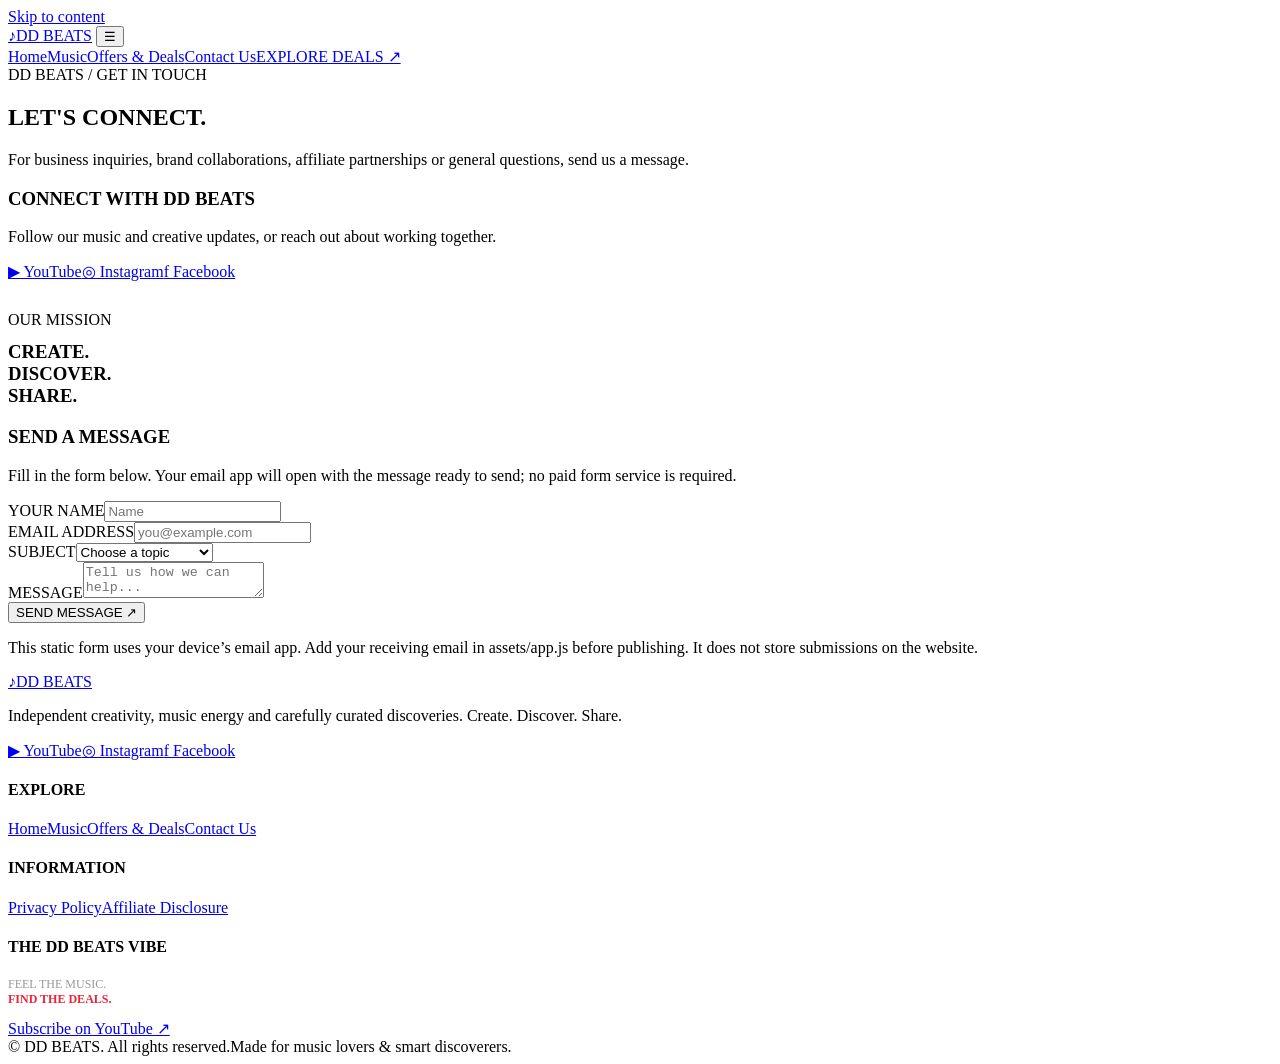
==== contact.html @ 1988c942 "Add files via upload" ====
<!doctype html><html lang="en"><head><meta charset="utf-8"><meta name="viewport" content="width=device-width,initial-scale=1">
    <meta name="theme-color" content="#080809"><meta name="description" content="DD BEATS — Feel the Music. Find the Deals. Discover music, entertainment, gadgets and curated offers.">
    <title>Contact Us | DD BEATS</title><link rel="icon" href="assets/favicon.svg" type="image/svg+xml"><link rel="stylesheet" href="assets/style.css"></head><body><a class="skip-link" href="#main-content">Skip to content</a><div class="topline"></div><header class="site-header"><div class="container nav-wrap">
    <a class="brand" href="index.html" aria-label="DD BEATS home"><span class="brand-mark">♪</span>DD <span>BEATS</span></a>
    <button type="button" class="menu-btn" aria-label="Open navigation" aria-expanded="false" aria-controls="main-navigation">☰</button>
    <nav id="main-navigation" class="nav" aria-label="Main navigation"><a href="index.html" class="">Home</a><a href="music.html" class="">Music</a><a href="deals.html" class="">Offers & Deals</a><a href="contact.html" class="active">Contact Us</a><a class="nav-cta" href="deals.html">EXPLORE DEALS ↗</a></nav>
    </div></header>
<main id="main-content"><section class="page-hero"><div class="container"><div class="crumb">DD BEATS / GET IN TOUCH</div><h1 class="page-title">LET'S <span>CONNECT.</span></h1><p>For business inquiries, brand collaborations, affiliate partnerships or general questions, send us a message.</p></div></section>
<section class="section"><div class="container contact-grid"><aside class="contact-panel"><h3>CONNECT WITH DD BEATS</h3><p>Follow our music and creative updates, or reach out about working together.</p><div class="social-list"><a class="social-btn" data-social="youtube" href="https://www.youtube.com/@DhamDhammaBeats" target="_blank" rel="noopener">▶ YouTube</a><a class="social-btn" data-social="instagram" href="https://www.instagram.com/boomba_ba_da/" target="_blank" rel="noopener">◎ Instagram</a><a class="social-btn" data-social="facebook" href="https://www.facebook.com/61594689844189/" target="_blank" rel="noopener">f Facebook</a></div><div style="margin-top:30px"><span class="eyebrow">OUR MISSION</span><h3 style="margin-top:12px">CREATE.<br><span style="color:var(--red)">DISCOVER.</span><br>SHARE.</h3></div></aside>
<div class="contact-panel"><h3>SEND A MESSAGE</h3><p>Fill in the form below. Your email app will open with the message ready to send; no paid form service is required.</p>
<form name="contact" method="POST" data-netlify="true" netlify-honeypot="bot-field"><input type="hidden" name="form-name" value="contact"><p hidden><label>Do not fill this out: <input name="bot-field"></label></p>
<div class="form-grid"><div class="field"><label for="name">YOUR NAME</label><input id="name" name="name" required autocomplete="name" placeholder="Name"></div><div class="field"><label for="email">EMAIL ADDRESS</label><input id="email" name="email" type="email" required autocomplete="email" placeholder="you@example.com"></div><div class="field full"><label for="subject">SUBJECT</label><select id="subject" name="subject" required><option value="">Choose a topic</option><option>Business inquiry</option><option>Brand collaboration</option><option>Affiliate partnership</option><option>Music / media</option><option>General support</option></select></div><div class="field full"><label for="message">MESSAGE</label><textarea id="message" name="message" required placeholder="Tell us how we can help..."></textarea></div><div class="field full"><button class="btn" type="submit">SEND MESSAGE ↗</button></div></div></form><p class="form-note">This static form uses your device’s email app. Add your receiving email in assets/app.js before publishing. It does not store submissions on the website.</p></div></div></section></main><footer class="site-footer"><div class="container"><div class="footer-grid">
    <div class="footer-brand"><a class="brand" href="index.html"><span class="brand-mark">♪</span>DD <span>BEATS</span></a>
    <p>Independent creativity, music energy and carefully curated discoveries. Create. Discover. Share.</p>
    <div class="social-list"><a class="social-btn" data-social="youtube" href="https://www.youtube.com/@DhamDhammaBeats" target="_blank" rel="noopener">▶ YouTube</a><a class="social-btn" data-social="instagram" href="https://www.instagram.com/boomba_ba_da/" target="_blank" rel="noopener">◎ Instagram</a><a class="social-btn" data-social="facebook" href="https://www.facebook.com/61594689844189/" target="_blank" rel="noopener">f Facebook</a></div></div>
    <div class="footer-col"><h4>EXPLORE</h4><a href="index.html">Home</a><a href="music.html">Music</a><a href="deals.html">Offers & Deals</a><a href="contact.html">Contact Us</a></div>
    <div class="footer-col"><h4>INFORMATION</h4><a href="privacy.html">Privacy Policy</a><a href="disclosure.html">Affiliate Disclosure</a></div>
    <div class="footer-col"><h4>THE DD BEATS VIBE</h4><p style="color:#999;font-size:12px">FEEL THE MUSIC.<br><strong style="color:#ed2435">FIND THE DEALS.</strong></p><a href="https://www.youtube.com/@DhamDhammaBeats" target="_blank" rel="noopener">Subscribe on YouTube ↗</a></div>
    </div><div class="footer-bottom"><span>© <span data-year></span> DD BEATS. All rights reserved.</span><span>Made for music lovers & smart discoverers.</span></div></div></footer>
    <script src="assets/app.js"></script></body></html>
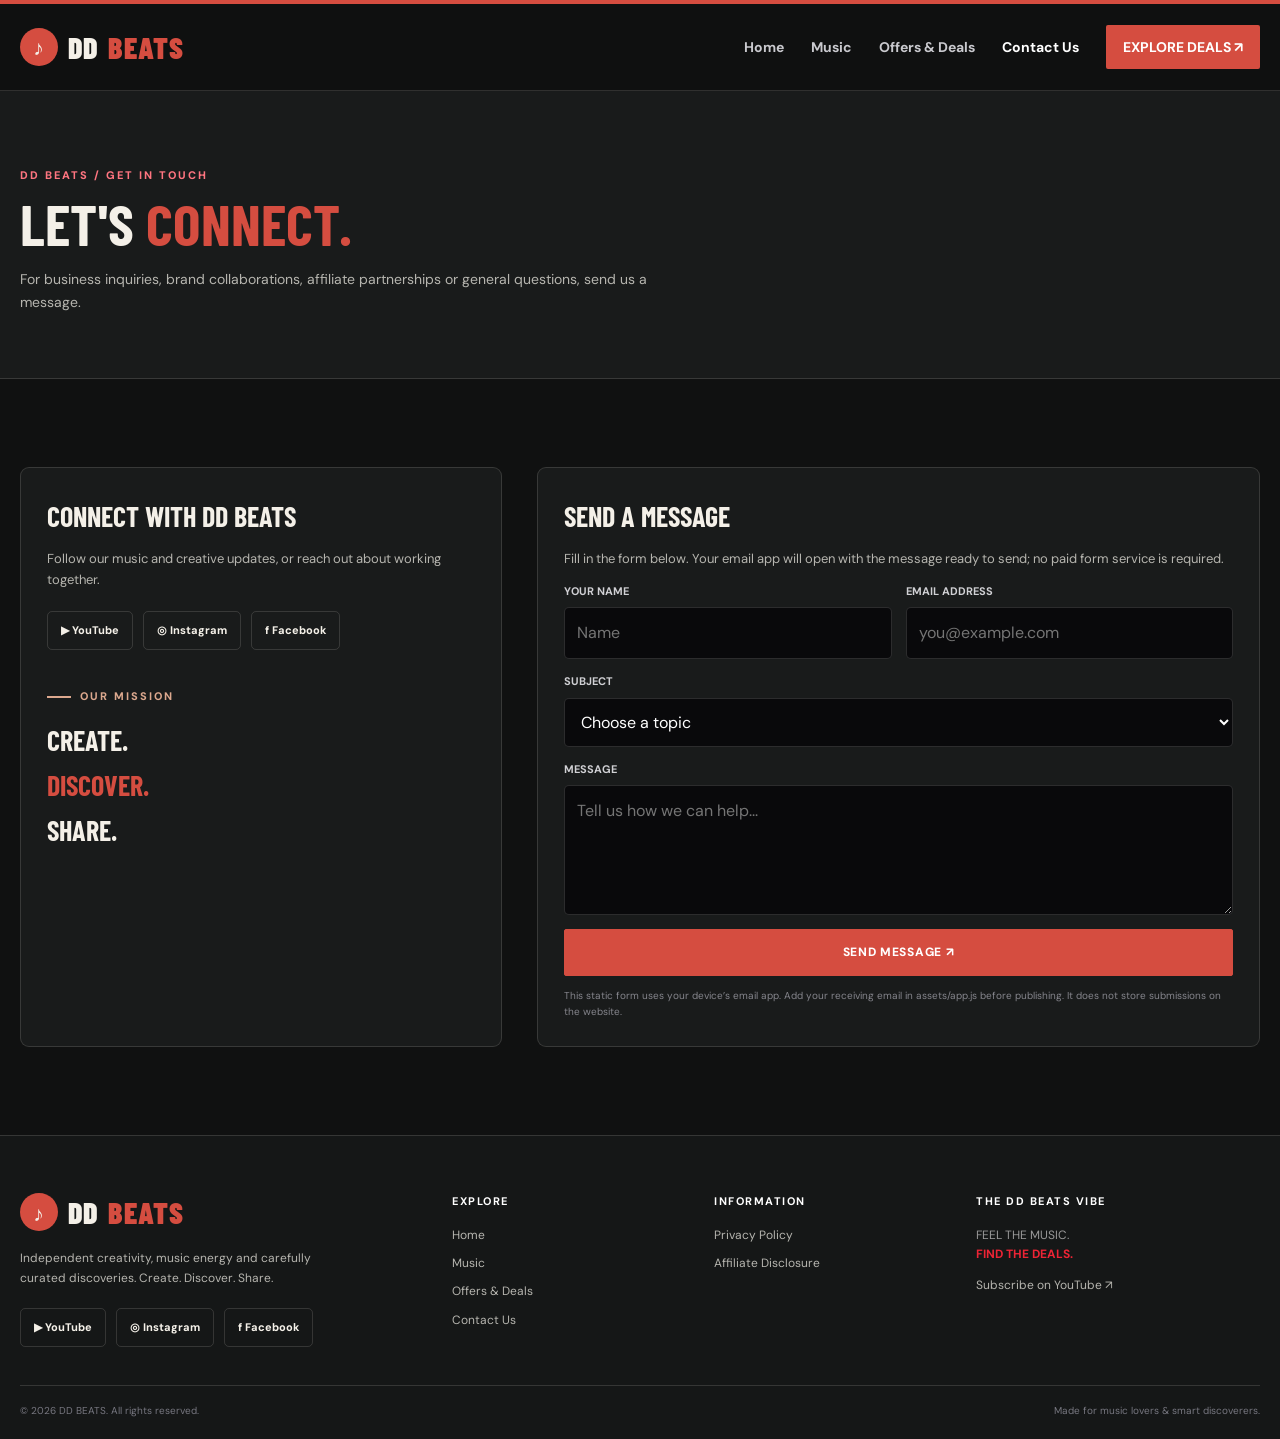
==== commit 55d6c06d: "Update contact.html" ====
--- a/contact.html
+++ b/contact.html
@@ -1,6 +1,21 @@
 <!doctype html><html lang="en"><head><meta charset="utf-8"><meta name="viewport" content="width=device-width,initial-scale=1">
-    <meta name="theme-color" content="#080809"><meta name="description" content="DD BEATS — Feel the Music. Find the Deals. Discover music, entertainment, gadgets and curated offers.">
-    <title>Contact Us | DD BEATS</title><link rel="icon" href="assets/favicon.svg" type="image/svg+xml"><link rel="stylesheet" href="assets/style.css"></head><body><a class="skip-link" href="#main-content">Skip to content</a><div class="topline"></div><header class="site-header"><div class="container nav-wrap">
+    <meta name="theme-color" content="#080809">
+    <!-- DD BEATS SEO START -->
+<title>Contact DD BEATS | Partnerships &amp; Enquiries</title>
+<meta name="description" content="Contact DD BEATS for questions, feedback, business enquiries, collaborations and affiliate partnerships.">
+<meta name="robots" content="index, follow, max-image-preview:large">
+<link rel="canonical" href="https://ddbeats28.github.io/ddbeats/contact.html">
+<meta property="og:locale" content="en_US">
+<meta property="og:type" content="website">
+<meta property="og:site_name" content="DD BEATS">
+<meta property="og:title" content="Contact DD BEATS">
+<meta property="og:description" content="Get in touch with DD BEATS for feedback, collaborations and business enquiries.">
+<meta property="og:url" content="https://ddbeats28.github.io/ddbeats/contact.html">
+<meta name="twitter:card" content="summary">
+<meta name="twitter:title" content="Contact DD BEATS">
+<meta name="twitter:description" content="Get in touch with DD BEATS for feedback, collaborations and business enquiries.">
+<script type="application/ld+json">{"@context":"https://schema.org","@graph":[{"@type":"WebPage","@id":"https://ddbeats28.github.io/ddbeats/contact.html#webpage","url":"https://ddbeats28.github.io/ddbeats/contact.html","name":"Contact DD BEATS | Partnerships & Enquiries","description":"Contact DD BEATS for questions, feedback, business enquiries, collaborations and affiliate partnerships.","isPartOf":{"@id":"https://ddbeats28.github.io/ddbeats/#website"},"inLanguage":"en"},{"@type":"BreadcrumbList","@id":"https://ddbeats28.github.io/ddbeats/contact.html#breadcrumb","itemListElement":[{"@type":"ListItem","position":1,"name":"Home","item":"https://ddbeats28.github.io/ddbeats/"},{"@type":"ListItem","position":2,"name":"Contact Us","item":"https://ddbeats28.github.io/ddbeats/contact.html"}]}]}</script>
+<!-- DD BEATS SEO END --><link rel="icon" href="assets/favicon.svg" type="image/svg+xml"><link rel="stylesheet" href="assets/style.css"></head><body><a class="skip-link" href="#main-content">Skip to content</a><div class="topline"></div><header class="site-header"><div class="container nav-wrap">
     <a class="brand" href="index.html" aria-label="DD BEATS home"><span class="brand-mark">♪</span>DD <span>BEATS</span></a>
     <button type="button" class="menu-btn" aria-label="Open navigation" aria-expanded="false" aria-controls="main-navigation">☰</button>
     <nav id="main-navigation" class="nav" aria-label="Main navigation"><a href="index.html" class="">Home</a><a href="music.html" class="">Music</a><a href="deals.html" class="">Offers & Deals</a><a href="contact.html" class="active">Contact Us</a><a class="nav-cta" href="deals.html">EXPLORE DEALS ↗</a></nav>
@@ -17,4 +32,4 @@
     <div class="footer-col"><h4>INFORMATION</h4><a href="privacy.html">Privacy Policy</a><a href="disclosure.html">Affiliate Disclosure</a></div>
     <div class="footer-col"><h4>THE DD BEATS VIBE</h4><p style="color:#999;font-size:12px">FEEL THE MUSIC.<br><strong style="color:#ed2435">FIND THE DEALS.</strong></p><a href="https://www.youtube.com/@DhamDhammaBeats" target="_blank" rel="noopener">Subscribe on YouTube ↗</a></div>
     </div><div class="footer-bottom"><span>© <span data-year></span> DD BEATS. All rights reserved.</span><span>Made for music lovers & smart discoverers.</span></div></div></footer>
-    <script src="assets/app.js"></script></body></html>+    <script src="assets/app.js"></script></body></html>
--- a/assets/style.css
+++ b/assets/style.css
@@ -0,0 +1,379 @@
+
+@import url('https://fonts.googleapis.com/css2?family=Barlow+Condensed:wght@500;600;700;800;900&family=DM+Sans:wght@400;500;600;700;800&display=swap');
+:root{--bg:#080809;--panel:#111113;--panel2:#171719;--red:#ed2435;--red2:#ff4655;--white:#f7f7f7;--muted:#a5a5ad;--line:rgba(255,255,255,.10);--max:1180px}
+*{box-sizing:border-box}html{scroll-behavior:smooth}body{margin:0;background:var(--bg);color:var(--white);font-family:"DM Sans",Arial,sans-serif;line-height:1.6}a{color:inherit;text-decoration:none}img{max-width:100%;display:block}button,input,textarea,select{font:inherit}.container{width:min(var(--max),calc(100% - 40px));margin:auto}.topline{height:3px;background:linear-gradient(90deg,transparent,var(--red),#ff8790,transparent)}
+.site-header{position:sticky;top:0;z-index:50;background:rgba(8,8,9,.91);backdrop-filter:blur(16px);border-bottom:1px solid var(--line)}
+.nav-wrap{height:78px;display:flex;align-items:center;justify-content:space-between;gap:24px}.brand{display:flex;align-items:center;gap:10px;font-family:"Barlow Condensed",sans-serif;font-size:30px;font-weight:900;letter-spacing:1px}.brand-mark{width:38px;height:38px;border-radius:11px;background:var(--red);display:grid;place-items:center;font-size:21px;box-shadow:0 0 25px #ed243544}.brand span:last-child{color:var(--red)}
+.nav{display:flex;align-items:center;gap:27px}.nav a{font-size:13px;font-weight:700;color:#c9c9ce;transition:.2s}.nav a:hover,.nav a.active{color:#fff}.nav .nav-cta{background:var(--red);color:white;padding:11px 17px;border-radius:5px}.nav .nav-cta:hover{background:var(--red2);transform:translateY(-1px)}
+.menu-btn{display:none;background:none;border:1px solid var(--line);color:#fff;border-radius:6px;padding:8px 11px;font-size:20px}
+.hero{position:relative;overflow:hidden;min-height:620px;display:flex;align-items:center;background:radial-gradient(ellipse at 76% 42%,#70101c88 0,transparent 38%),linear-gradient(110deg,#080809 8%,#10090c 56%,#1b080d 100%);border-bottom:1px solid var(--line)}
+.hero:before{content:"";position:absolute;inset:0;background:repeating-linear-gradient(120deg,transparent 0 58px,#ffffff06 59px 60px);mask-image:linear-gradient(90deg,black,transparent 85%)}
+.hero:after{content:"";position:absolute;width:520px;height:520px;border:1px solid #ed24352c;border-radius:50%;right:5%;top:4%;box-shadow:0 0 0 35px #ed24350a,0 0 0 85px #ed243507,0 0 100px #ed243522;animation:pulse 7s ease-in-out infinite}
+.hero-grid{position:relative;z-index:1;display:grid;grid-template-columns:1.05fr .95fr;align-items:center;gap:50px;padding:82px 0}.eyebrow{display:inline-flex;align-items:center;gap:9px;color:#ff7b86;font-size:11px;font-weight:800;letter-spacing:2.7px;text-transform:uppercase}.eyebrow:before{content:"";width:24px;height:2px;background:var(--red)}
+h1,h2,h3,p{margin-top:0}.hero h1{font-family:"Barlow Condensed",sans-serif;font-size:clamp(62px,8vw,108px);line-height:.88;letter-spacing:-2px;margin:22px 0}.hero h1 em{font-style:normal;color:var(--red);display:block}.hero-copy{max-width:520px;color:#c3c3c8;font-size:16px}.actions{display:flex;flex-wrap:wrap;gap:13px;margin-top:30px}.btn{display:inline-flex;align-items:center;justify-content:center;gap:9px;padding:13px 21px;border-radius:5px;background:var(--red);color:#fff;font-size:12px;font-weight:800;letter-spacing:.7px;border:1px solid var(--red);transition:.22s;cursor:pointer}.btn:hover{background:var(--red2);border-color:var(--red2);transform:translateY(-2px);box-shadow:0 9px 30px #ed243533}.btn-outline{background:transparent;border-color:#ffffff45}.btn-outline:hover{background:#ffffff12;border-color:white}.hero-art{position:relative;min-height:390px;display:grid;place-items:center}.disc{width:min(390px,80vw);aspect-ratio:1;border-radius:50%;background:repeating-radial-gradient(circle at center,#101013 0 3px,#25252a 4px 5px,#0b0b0d 6px 9px);border:9px solid #202025;box-shadow:0 25px 90px #000,0 0 80px #ed243522;position:relative;animation:spin 24s linear infinite}.disc:before{content:"";position:absolute;inset:37%;border-radius:50%;background:radial-gradient(circle,#ff6c78 0 5%,var(--red) 6% 23%,#18181b 24% 100%);border:5px solid #333}.disc:after{content:"DD";position:absolute;left:50%;top:50%;transform:translate(-50%,-50%);font-family:"Barlow Condensed";font-size:46px;font-weight:900;color:white;z-index:1}.sound-bars{position:absolute;bottom:15px;left:50%;transform:translateX(-50%);display:flex;gap:5px;align-items:center;height:45px}.sound-bars i{width:4px;border-radius:8px;background:var(--red);animation:equalize .8s ease-in-out infinite alternate}.sound-bars i:nth-child(3n){animation-delay:.25s}.sound-bars i:nth-child(2n){animation-delay:.5s}
+@keyframes spin{to{transform:rotate(360deg)}}@keyframes pulse{50%{transform:scale(1.06);opacity:.55}}@keyframes equalize{from{height:7px}to{height:40px}}
+.ticker{overflow:hidden;background:var(--red);color:#fff;padding:11px 0;font-family:"Barlow Condensed";font-size:16px;font-weight:800;letter-spacing:2px;white-space:nowrap}.ticker-track{display:inline-block;min-width:200%;animation:marquee 28s linear infinite}.ticker span{padding:0 28px}@keyframes marquee{to{transform:translateX(-50%)}}
+.section{padding:82px 0}.section-sm{padding:56px 0}.section-head{display:flex;align-items:end;justify-content:space-between;gap:20px;margin-bottom:30px}.section-head h2,.page-title{font-family:"Barlow Condensed";font-size:clamp(38px,5vw,58px);line-height:.98;letter-spacing:.2px;margin:10px 0 0;text-transform:uppercase}.section-head h2 span,.page-title span{color:var(--red)}.section-head p{max-width:440px;color:var(--muted);font-size:13px;margin:0}
+.grid-3{display:grid;grid-template-columns:repeat(3,1fr);gap:18px}.grid-2{display:grid;grid-template-columns:repeat(2,1fr);gap:20px}.feature-card,.deal-card,.playlist-card,.category-card{background:var(--panel);border:1px solid var(--line);border-radius:9px;overflow:hidden;transition:.25s}.feature-card:hover,.deal-card:hover,.playlist-card:hover,.category-card:hover{transform:translateY(-5px);border-color:#ed243566;box-shadow:0 18px 45px #0007}.feature-image{height:210px;background-size:cover;background-position:center;position:relative}.feature-image:after{content:"";position:absolute;inset:0;background:linear-gradient(0deg,#080809d9,transparent 65%)}.feature-image .tag{position:absolute;z-index:1;left:16px;bottom:15px;background:var(--red);padding:6px 10px;border-radius:3px;font-size:10px;font-weight:800;letter-spacing:1px}.card-body{padding:20px}.card-body h3{font-size:18px;margin:0 0 8px}.card-body p{font-size:13px;color:var(--muted);margin:0 0 15px}.text-link{color:#ff6571;font-size:12px;font-weight:800;letter-spacing:.6px}.text-link:hover{color:white}
+.deal-card{display:flex;flex-direction:column}.deal-img{height:190px;position:relative;background-size:cover;background-position:center}.deal-img .deal-label{position:absolute;top:13px;left:13px;background:var(--red);padding:6px 9px;border-radius:3px;font-size:10px;font-weight:800}.deal-info{padding:18px;display:flex;flex-direction:column;flex:1}.deal-info h3{font-size:16px;margin:0 0 7px}.deal-info p{font-size:12px;color:var(--muted);margin:0 0 16px}.deal-meta{display:flex;justify-content:space-between;align-items:center;margin-top:auto;margin-bottom:14px}.price{font-family:"Barlow Condensed";font-size:23px;font-weight:800;color:#fff}.deal-category{font-size:10px;color:#ff7a84;text-transform:uppercase;letter-spacing:1px;font-weight:800}.deal-info .btn{width:100%;padding:11px}
+.category-grid{display:grid;grid-template-columns:repeat(5,1fr);gap:12px}.category-card{padding:22px 14px;text-align:center}.category-icon{font-size:27px;margin-bottom:9px}.category-card strong{display:block;font-size:12px}.category-card small{font-size:10px;color:var(--muted)}
+.cta-band{background:linear-gradient(105deg,#30080e,#a31322 58%,#410910);padding:43px;border-radius:10px;position:relative;overflow:hidden}.cta-band:after{content:"DD";position:absolute;right:4%;top:-65px;font-family:"Barlow Condensed";font-size:220px;font-weight:900;color:#ffffff0b}.cta-band h2{font-family:"Barlow Condensed";font-size:42px;line-height:1;margin:0 0 9px}.cta-band p{color:#f0cbd0;font-size:13px;margin:0;max-width:550px}.cta-content{position:relative;z-index:1;display:flex;justify-content:space-between;align-items:center;gap:20px}
+.page-hero{padding:76px 0 65px;background:radial-gradient(ellipse at 80% 10%,#6f101b66,transparent 45%),#0c0c0e;border-bottom:1px solid var(--line)}.page-hero p{color:var(--muted);max-width:650px;margin:17px 0 0;font-size:14px}.crumb{font-size:11px;color:#ff7580;letter-spacing:2px;font-weight:800;text-transform:uppercase}
+.playlist-grid{display:grid;grid-template-columns:repeat(2,1fr);gap:22px}.playlist-card{padding:13px}.playlist-card h3{font-size:17px;margin:12px 4px 5px}.playlist-card p{color:var(--muted);font-size:12px;margin:0 4px 12px}.video-wrap{position:relative;aspect-ratio:16/9;border-radius:6px;overflow:hidden;background:#000}.video-wrap iframe{position:absolute;inset:0;width:100%;height:100%;border:0}.playlist-actions{display:flex;justify-content:space-between;align-items:center;padding:0 4px 4px}
+.filters{display:flex;gap:8px;flex-wrap:wrap;margin-bottom:25px}.filter-btn{border:1px solid var(--line);background:#111;color:#c9c9ce;padding:9px 14px;border-radius:30px;font-size:11px;font-weight:800;cursor:pointer}.filter-btn.active,.filter-btn:hover{background:var(--red);border-color:var(--red);color:white}.deal-grid{display:grid;grid-template-columns:repeat(3,1fr);gap:18px}.empty-note{grid-column:1/-1;padding:28px;border:1px dashed #ffffff30;border-radius:8px;color:var(--muted);font-size:13px}
+.contact-grid{display:grid;grid-template-columns:.8fr 1.2fr;gap:35px}.contact-panel{background:var(--panel);border:1px solid var(--line);border-radius:9px;padding:26px}.contact-panel h3{font-family:"Barlow Condensed";font-size:28px;margin:0 0 10px}.contact-panel p{font-size:13px;color:var(--muted)}.social-list{display:flex;gap:10px;flex-wrap:wrap;margin-top:20px}.social-btn{border:1px solid var(--line);border-radius:5px;padding:10px 13px;font-size:11px;font-weight:800}.social-btn:hover{border-color:var(--red);color:#ff7a84}.form-grid{display:grid;grid-template-columns:1fr 1fr;gap:14px}.field{display:flex;flex-direction:column;gap:7px}.field.full{grid-column:1/-1}.field label{font-size:11px;color:#d0d0d4;font-weight:700}.field input,.field textarea,.field select{background:#09090b;border:1px solid #ffffff24;color:#fff;padding:12px;border-radius:5px;outline:none;width:100%}.field input:focus,.field textarea:focus{border-color:var(--red)}.field textarea{min-height:130px;resize:vertical}.form-note{font-size:10px!important;color:#85858c!important;margin:12px 0 0!important}
+.site-footer{background:#050506;border-top:1px solid var(--line);padding:52px 0 20px}.footer-grid{display:grid;grid-template-columns:1.4fr .8fr .8fr 1fr;gap:35px}.footer-brand p{max-width:300px;color:var(--muted);font-size:12px;margin:13px 0}.footer-col h4{font-size:11px;letter-spacing:1.5px;color:#fff;margin:5px 0 15px}.footer-col a{display:block;color:var(--muted);font-size:12px;margin:9px 0}.footer-col a:hover{color:#ff6975}.footer-bottom{border-top:1px solid var(--line);margin-top:38px;padding-top:17px;display:flex;justify-content:space-between;gap:15px;color:#777780;font-size:10px}.footer-bottom a{color:#aaa}
+.disclosure{border:1px solid #ed243544;background:#ed24350b;border-radius:7px;padding:15px 17px;color:#d4c2c4;font-size:11px;margin:20px 0}.legal-copy{max-width:850px}.legal-copy h2{font-family:"Barlow Condensed";font-size:27px;margin:30px 0 8px}.legal-copy p,.legal-copy li{font-size:13px;color:#b8b8be}.reveal{opacity:0;transform:translateY(18px);transition:opacity .65s,transform .65s}.reveal.visible{opacity:1;transform:none}
+@media(max-width:900px){.nav{gap:15px}.hero-grid{gap:20px}.hero{min-height:550px}.grid-3,.deal-grid{grid-template-columns:repeat(2,1fr)}.category-grid{grid-template-columns:repeat(3,1fr)}.footer-grid{grid-template-columns:1fr 1fr}}
+@media(max-width:800px){.container{width:min(100% - 30px,var(--max))}.nav-wrap{height:68px}.menu-btn{display:block}.nav{display:none;position:absolute;top:68px;left:0;right:0;background:#0c0c0e;border-bottom:1px solid var(--line);padding:18px 22px 22px;flex-direction:column;align-items:stretch;gap:0}.nav.open{display:flex}.nav a{padding:12px 0;border-bottom:1px solid #ffffff12}.nav .nav-cta{margin-top:12px;text-align:center}.hero-grid{grid-template-columns:1fr;padding:65px 0 45px}.hero{min-height:unset}.hero h1{font-size:68px}.hero-art{min-height:280px;order:-1}.disc{width:260px}.hero:after{width:310px;height:310px;right:2%;top:2%}.section{padding:60px 0}.section-head{align-items:start;flex-direction:column}.grid-3,.grid-2,.deal-grid,.playlist-grid{grid-template-columns:1fr}.category-grid{grid-template-columns:repeat(2,1fr)}.cta-band{padding:27px 22px}.cta-content{align-items:flex-start;flex-direction:column}.cta-band h2{font-size:35px}.page-hero{padding:55px 0 45px}.contact-grid{grid-template-columns:1fr}.form-grid{grid-template-columns:1fr}.field.full{grid-column:auto}.footer-grid{grid-template-columns:1fr 1fr;gap:25px}.footer-brand{grid-column:1/-1}.footer-bottom{flex-direction:column}.playlist-actions{align-items:flex-start;gap:10px;flex-direction:column}}
+@media(prefers-reduced-motion:reduce){*,*:before,*:after{animation-duration:.01ms!important;animation-iteration-count:1!important;scroll-behavior:auto!important;transition-duration:.01ms!important}.reveal{opacity:1;transform:none}}
+
+/* Shared DKNY sponsored banner */
+.dkny-link{display:block;text-decoration:none;border-radius:12px}
+.dkny-link:focus-visible{outline:3px solid #f4dfa7;outline-offset:5px}
+.dkny-ad{position:relative;display:flex;width:100%;height:340px;overflow:hidden;background:#111;border:1px solid #b99b5e;border-radius:12px;font-family:Arial,sans-serif;color:white;isolation:isolate;line-height:normal}
+.dkny-photo{width:33.333%;height:100%;overflow:hidden}
+.dkny-photo img{width:100%;height:100%;object-fit:cover;display:block;filter:brightness(.72);transition:transform 1s,filter 1s}
+.dkny-ad:hover .dkny-photo img,.dkny-link:focus-visible .dkny-photo img{transform:scale(1.09);filter:brightness(.9)}
+.dkny-overlay{position:absolute;inset:0;background:linear-gradient(90deg,rgba(0,0,0,.35),rgba(0,0,0,.78) 35%,rgba(0,0,0,.8) 65%,rgba(0,0,0,.25));z-index:1}
+.dkny-content{position:absolute;inset:0;z-index:2;display:flex;flex-direction:column;align-items:center;justify-content:center;text-align:center;padding:15px}
+.dkny-top{font-size:10px;letter-spacing:5px;color:#e8ce91;margin-bottom:8px}
+.dkny-logo{font-size:clamp(48px,9vw,76px);font-weight:900;letter-spacing:10px;text-shadow:0 3px 20px #000;animation:dknyGlow 2.5s infinite alternate}
+.dkny-line{width:90px;height:1px;background:#d6b66d;margin:9px 0 13px;flex-shrink:0}
+.dkny-heading{font-size:clamp(16px,3vw,25px);font-weight:bold;letter-spacing:4px}
+.dkny-sub{font-size:10px;letter-spacing:3px;color:#e6d2a5;margin:12px 0 22px}
+.dkny-button{background:linear-gradient(100deg,#b18b46,#f4dfa7,#b18b46);color:#17120a;padding:14px 23px;font-size:11px;font-weight:bold;letter-spacing:2px;border-radius:2px;box-shadow:0 4px 20px #c4a25b55;animation:dknyPulse 2s infinite}
+.dkny-bottom{font-size:9px;letter-spacing:2px;color:#ddd;margin-top:18px}
+.dkny-shine{position:absolute;z-index:3;top:-100%;left:-35%;width:20%;height:300%;transform:rotate(25deg);background:linear-gradient(90deg,transparent,#ffffff30,transparent);animation:dknyShine 5s infinite;pointer-events:none}
+@keyframes dknyGlow{from{text-shadow:0 0 5px #c4a25b}to{text-shadow:0 0 22px #e6c77f,0 0 35px #b18b46}}
+@keyframes dknyPulse{50%{box-shadow:0 0 22px #e5c77b88}}
+@keyframes dknyShine{0%{transform:translateX(0) rotate(25deg)}65%,100%{transform:translateX(825%) rotate(25deg)}}
+@media(max-width:500px){.dkny-ad{height:290px}.dkny-top{font-size:8px;letter-spacing:3px}.dkny-logo{letter-spacing:6px}.dkny-heading{letter-spacing:2px}.dkny-button{font-size:9px;padding:12px 15px}.dkny-bottom{font-size:7px;letter-spacing:1px}}
+
+/* Air India promotion, below DKNY and aligned to the right. */
+.air-india-ad{width:100%;max-width:850px;margin:15px 0 0 auto;min-height:330px;border-radius:18px;overflow:hidden;position:relative;color:white;font-family:Arial,sans-serif;background:linear-gradient(90deg,#080d22ed,#080d2270),url('https://images.unsplash.com/photo-1436491865332-7a61a109cc05?w=1200') center/cover;padding:35px 28px;line-height:normal}
+.air-india-kicker{font-size:12px;letter-spacing:3px;color:#ffd166}
+.air-india-heading{font-size:clamp(30px,6vw,48px);font-weight:900;line-height:1.1;margin:20px 0 0}
+.air-india-sub{margin-top:13px;font-size:16px;color:#eee}
+.air-india-offer{margin-top:20px;color:#ffd166;font-size:27px;font-weight:bold;animation:airIndiaShine 2s infinite}
+.air-india-code{font-size:13px;margin-top:7px}.air-india-code b{color:#ffd166}
+.air-india-button{display:inline-block;margin-top:22px;background:#d7193f;color:white;text-decoration:none;padding:14px 25px;border-radius:30px;font-size:14px;font-weight:bold}
+.air-india-button:hover{background:#b91536}.air-india-button:focus-visible{outline:3px solid #ffd166;outline-offset:4px}
+.air-india-plane{position:absolute;right:15px;top:12px;font-size:30px;animation:airIndiaFly 8s linear infinite;pointer-events:none}
+.air-india-terms{font-size:10px;color:#ccc;margin-top:14px}
+@keyframes airIndiaShine{50%{box-shadow:0 0 25px #ffd166}}
+@keyframes airIndiaFly{from{transform:translateX(100px)}to{transform:translateX(-850px)}}
+@media(max-width:500px){.air-india-ad{padding:35px 20px}.air-india-kicker{font-size:10px;letter-spacing:2px}}
+
+/* AliExpress sponsored promotion */
+.ali-ad{position:relative;min-height:390px;overflow:hidden;border-radius:18px;color:white;font-family:Arial,sans-serif;background:#101020;display:flex;align-items:center;padding:35px 6%}
+.ali-photo{position:absolute;inset:0;background-image:url('https://images.unsplash.com/photo-1472851294608-062f824d29cc?w=1600');background-size:cover;background-position:center;animation:aliZoom 14s ease-in-out infinite alternate}
+.ali-shade{position:absolute;inset:0;background:linear-gradient(90deg,#080817ed 5%,#080817c9 50%,#08081744)}
+.ali-text{position:relative;z-index:2;max-width:520px}
+.ali-top{color:#ffdc65;font-weight:bold;letter-spacing:2px;font-size:12px}
+.ali-text h2{font-size:clamp(36px,6vw,62px);line-height:1;margin:20px 0;font-weight:1000;text-shadow:2px 3px 10px #000}
+.ali-text h2 span{color:#ffcf43}.ali-text p{font-size:15px;line-height:1.6}.ali-text h3{color:#ffdf70;font-size:17px}
+.ali-text a{display:inline-block;background:linear-gradient(90deg,#ffed65,#ff8b19);color:#211000;text-decoration:none;padding:16px 23px;border-radius:40px;font-size:14px;font-weight:900;box-shadow:0 0 25px #ffb52b;animation:aliPulse 2s infinite}
+.ali-text a:hover{background:linear-gradient(90deg,#fff29a,#ffab4c)}.ali-text a:focus-visible{outline:3px solid white;outline-offset:5px}
+.ali-text small{display:block;margin-top:18px;color:#eee}
+.ali-thumbs{position:absolute;right:5%;bottom:22px;z-index:3;display:flex;gap:10px}
+.ali-thumbs img{width:85px;height:85px;object-fit:cover;border:2px solid white;border-radius:13px;box-shadow:0 5px 20px #0008;animation:aliFloat 3s ease-in-out infinite}
+.ali-thumbs img:nth-child(2){animation-delay:.5s}.ali-thumbs img:nth-child(3){animation-delay:1s}
+@keyframes aliZoom{to{transform:scale(1.12)}}
+@keyframes aliFloat{50%{transform:translateY(-12px)}}
+@keyframes aliPulse{50%{box-shadow:0 0 35px #ffdb53;transform:scale(1.03)}}
+@media(max-width:1000px){.ali-ad{padding-bottom:135px}.ali-thumbs{right:6%}}
+@media(max-width:600px){.ali-ad{min-height:480px;padding:25px 20px 130px}.ali-shade{background:linear-gradient(90deg,#080817e8,#08081799)}.ali-thumbs{right:0;left:0;bottom:15px;justify-content:center}.ali-thumbs img{width:75px;height:75px}}
+
+/* Shared REDMAGIC sponsored banner */
+.rm-ad{position:relative;overflow:hidden;max-width:850px;margin:auto;min-height:440px;border-radius:18px;background:linear-gradient(90deg,rgba(5,5,8,.96),rgba(8,5,9,.65),rgba(5,5,8,.5)),url("https://images.unsplash.com/photo-1593305841991-05c297ba4575?w=1400") center/cover;color:white;font-family:Arial,sans-serif;border:1px solid #ef2424;box-shadow:0 0 25px #e20d3055;line-height:normal}
+.rm-link{display:block;position:relative;z-index:2;text-decoration:none;color:white;min-height:440px}
+.rm-link:focus-visible{outline:3px solid white;outline-offset:-5px;border-radius:18px}
+.rm-content{padding:32px 25px;animation:rmEnter 1s ease both}
+.rm-top{color:#ff3838;letter-spacing:3px;font-size:12px;font-weight:bold}
+.rm-ad .rm-logo{font-size:clamp(40px,8vw,75px);margin:20px 0 0;font-weight:1000;letter-spacing:-3px;text-shadow:0 0 20px #ff2222;overflow-wrap:anywhere}
+.rm-logo span{color:#ff3030}
+.rm-ad .rm-heading{font-size:clamp(24px,5vw,42px);margin:0;letter-spacing:3px}
+.rm-sub{color:#ff4545;font-weight:bold;letter-spacing:5px;margin:1em 0}
+.rm-offer{margin:22px 0;padding:14px 20px;display:inline-flex;flex-direction:column;background:linear-gradient(120deg,#c90020,#ff3333);border-radius:9px;box-shadow:0 0 22px #ff202088;animation:rmPulse 1.8s infinite}
+.rm-offer strong{font-size:35px}.rm-offer span{font-size:14px;font-weight:bold}
+.rm-features{line-height:2;font-size:13px;font-weight:bold;letter-spacing:1px}
+.rm-button{display:inline-block;margin-top:22px;background:white;color:#d40020;font-size:14px;font-weight:900;padding:16px 25px;border-radius:5px;box-shadow:0 0 20px #ff333388;transition:.3s}
+.rm-link:hover .rm-button,.rm-link:focus-visible .rm-button{background:#ff2525;color:white;transform:scale(1.06)}
+.rm-bottom{font-size:11px;letter-spacing:3px;color:#ff5252;margin:22px 0 1em}
+.rm-content small{font-size:10px;color:#ccc}.rm-offer small{font-size:11px;color:white}
+.rm-glow{position:absolute;width:250px;height:500px;left:100%;top:-40px;background:linear-gradient(90deg,transparent,#ff171722,transparent);transform:rotate(35deg);animation:rmSweep 4s infinite;pointer-events:none}
+@keyframes rmPulse{50%{box-shadow:0 0 35px #ff2525}}
+@keyframes rmSweep{from{transform:translateX(300px) rotate(35deg)}to{transform:translateX(-1200px) rotate(35deg)}}
+@keyframes rmEnter{from{opacity:0;transform:translateY(20px)}to{opacity:1;transform:translateY(0)}}
+@media(max-width:500px){.rm-content{padding:28px 18px}.rm-top{letter-spacing:1.5px}.rm-button{font-size:12px;padding:16px 18px}}
+
+/* Shared Lenovo sponsored promotion */
+.lenovo-deal{font-family:Arial,sans-serif;background:#090b10;color:#fff;border-radius:18px;overflow:hidden;position:relative;text-align:center;padding:28px 16px;isolation:isolate}
+.lenovo-deal:before{content:"";position:absolute;inset:0;background:linear-gradient(120deg,#171a24,#08090e 55%,#3a080d);z-index:-2}
+.lenovo-deal:after{content:"";position:absolute;width:320px;height:320px;background:#e2231a;filter:blur(120px);opacity:.25;top:-160px;right:-100px;z-index:-1;animation:lenovoGlow 5s infinite alternate;pointer-events:none}
+@keyframes lenovoGlow{to{transform:translate(-180px,150px);opacity:.5}}
+.lenovo-deal *{box-sizing:border-box}
+.lenovo-deal .lenovo-link{display:block;color:inherit;text-decoration:none;border-radius:6px}
+.lenovo-deal .lenovo-link:focus-visible{outline:3px solid #fff;outline-offset:5px}
+.lenovo-deal .lenovo-brand{color:#ff3535;font-size:14px;font-weight:900;letter-spacing:4px}
+.lenovo-deal .lenovo-heading{font-size:clamp(30px,6vw,52px);line-height:1.05;margin:17px 0 10px}
+.lenovo-deal .lenovo-heading span{color:#ff3939}
+.lenovo-deal p{color:#ccc;font-size:15px}
+.lenovo-deal .hero-img{width:min(90%,520px);height:210px;object-fit:contain;filter:drop-shadow(0 15px 25px #000);animation:lenovoFloat 4s ease-in-out infinite}
+@keyframes lenovoFloat{50%{transform:translateY(-12px)}}
+.lenovo-deal .offer{display:inline-block;background:#e2231a;padding:10px 18px;border-radius:5px;font-size:14px;font-weight:bold;margin:12px 0;animation:lenovoPulse 1.8s infinite}
+@keyframes lenovoPulse{50%{box-shadow:0 0 22px #e2231a}}
+.lenovo-deal .grid{display:grid;grid-template-columns:repeat(3,1fr);gap:10px;max-width:650px;margin:20px auto}
+.lenovo-deal .tile{background:#ffffff0d;border:1px solid #ffffff24;border-radius:10px;padding:15px 7px;backdrop-filter:blur(8px)}
+.lenovo-deal .tile b{display:block;color:#ff4848;font-size:17px;margin-bottom:6px}
+.lenovo-deal .tile small{color:#ddd}
+.lenovo-deal .cta{display:inline-block;background:#e2231a;padding:15px 30px;border-radius:6px;font-weight:900;letter-spacing:1px;margin:12px 0;transition:transform .3s,background .3s,box-shadow .3s}
+.lenovo-deal .lenovo-link:hover .cta,.lenovo-deal .lenovo-link:focus-visible .cta{background:#ff4037;transform:scale(1.06);box-shadow:0 0 25px #e2231a}
+.lenovo-deal .products{display:flex;justify-content:center;gap:12px;flex-wrap:wrap;margin:20px auto}
+.lenovo-deal .products>div{flex:1 1 130px;max-width:190px;background:#fff;border-radius:10px;color:#111;padding:12px 5px;transition:transform .3s}
+.lenovo-deal .products>div:hover{transform:translateY(-6px)}
+.lenovo-deal .products img{display:block;width:100%;height:95px;object-fit:contain}
+.lenovo-deal .products b{font-size:13px}
+.lenovo-deal .note{font-size:10px;color:#aaa;margin-top:16px}
+@media(max-width:480px){.lenovo-deal .grid{grid-template-columns:1fr 1fr}.lenovo-deal .hero-img{height:165px}}
+@media(prefers-reduced-motion:reduce){.lenovo-deal:after,.lenovo-deal .hero-img,.lenovo-deal .offer{animation:none}.lenovo-deal .cta,.lenovo-deal .products>div{transition:none}}
+
+/* Keep catalog product photography fully visible within featured cards. */
+.deal-img--product{background-size:contain;background-repeat:no-repeat;background-color:#f4f4f5}
+
+/* Kinguin software promotion: scoped to preserve existing offers. */
+.kinguin-deals,.kinguin-deals *{box-sizing:border-box}
+.kinguin-deals{font-family:Arial,sans-serif;max-width:1050px;margin:15px auto;padding:28px 18px;border-radius:22px;overflow:hidden;color:white;background:linear-gradient(120deg,rgba(8,8,24,.94),rgba(28,8,52,.88)),url('https://images.kinguin.net/g/evergreen-product-card/media/images/banners/_800x700_-ms-office_2024_H.jpg') center/cover;position:relative;border:1px solid #854cff;box-shadow:0 0 35px #7829ff44}
+.kinguin-deals:before{content:"";position:absolute;inset:-50%;background:linear-gradient(115deg,transparent 40%,#a65cff20 50%,transparent 60%);animation:kinguin-shine 7s linear infinite;pointer-events:none}
+@keyframes kinguin-shine{to{transform:translateX(50%)}}
+.kinguin-deals .hero{text-align:center;position:relative}
+.kinguin-deals .tag{display:inline-block;background:#ffcf30;color:#171020;padding:8px 16px;border-radius:30px;font-size:12px;font-weight:900;letter-spacing:1px;animation:kinguin-pulse 1.5s infinite}
+@keyframes kinguin-pulse{50%{box-shadow:0 0 22px #ffcf30}}
+.kinguin-deals .hero h2{font-size:clamp(29px,6vw,55px);line-height:1.05;margin:18px 0 10px;font-weight:950;text-transform:uppercase;background:linear-gradient(90deg,#fff,#d9a7ff,#ffdf70);background-clip:text;-webkit-background-clip:text;color:transparent}
+.kinguin-deals .hero p{color:#d9cce9;font-size:15px}
+.kinguin-deals .big-offer{font-size:clamp(34px,7vw,65px);font-weight:1000;color:#ffda48;text-shadow:0 0 24px #ff8c00;margin:12px 0;animation:kinguin-float 2s ease-in-out infinite}
+@keyframes kinguin-float{50%{transform:translateY(-7px)}}
+.kinguin-deals .products{display:grid;grid-template-columns:repeat(4,minmax(0,1fr));gap:13px;margin:27px 0;position:relative}
+.kinguin-deals .product{background:#171329;border:1px solid #6841a2;border-radius:15px;overflow:hidden;text-decoration:none;color:white;transition:transform .3s,border-color .3s,box-shadow .3s;position:relative}
+.kinguin-deals .product:hover{transform:translateY(-8px);border-color:#ffcf30;box-shadow:0 10px 28px #a34cff55}
+.kinguin-deals .product img{width:100%;height:135px;object-fit:cover;background:#21183b;display:block}
+.kinguin-deals .info{padding:12px}
+.kinguin-deals .info h3{font-size:13px;min-height:34px;margin:3px 0 8px}
+.kinguin-deals .discount{background:#ff3c6a;color:white;font-weight:900;font-size:12px;padding:6px 9px;border-radius:6px;display:inline-block}
+.kinguin-deals .price{color:#ffdb62;font-weight:bold;font-size:14px;margin:10px 0}
+.kinguin-deals .buy{display:block;text-align:center;background:linear-gradient(90deg,#8b35ff,#ec39ad);padding:10px 5px;border-radius:8px;font-size:12px;font-weight:900;color:white}
+.kinguin-deals .cta{display:block;position:relative;text-align:center;text-decoration:none;background:linear-gradient(90deg,#ffbd24,#ff6c26);color:#1b1020;font-weight:1000;font-size:19px;padding:17px 15px;border-radius:12px;box-shadow:0 0 25px #ff9c3970;animation:kinguin-glow 1.7s infinite;transition:transform .3s}
+@keyframes kinguin-glow{50%{box-shadow:0 0 35px #ffb42c}}
+.kinguin-deals .cta:hover{transform:scale(1.025)}
+.kinguin-deals a:focus-visible{outline:3px solid #ffcf30;outline-offset:3px}
+.kinguin-deals .bottom{position:relative;text-align:center;font-size:12px;color:#bdb2d0;margin-top:17px}
+@media(max-width:650px){.kinguin-deals{padding:23px 12px}.kinguin-deals .products{grid-template-columns:repeat(2,minmax(0,1fr));gap:10px}.kinguin-deals .product img{height:125px}.kinguin-deals .info{padding:9px}}
+@media(prefers-reduced-motion:reduce){.kinguin-deals:before,.kinguin-deals .tag,.kinguin-deals .big-offer,.kinguin-deals .cta{animation:none}.kinguin-deals .product,.kinguin-deals .cta{transition:none}.kinguin-deals .product:hover,.kinguin-deals .cta:hover{transform:none}}
+
+/* Home page sponsored banners: REDMAGIC left, Kinguin right. */
+.home-sponsored-pair{display:grid;grid-template-columns:repeat(2,minmax(0,1fr));gap:24px;align-items:stretch}
+.home-sponsored-pair .rm-ad{width:100%;max-width:none;margin:0;min-width:0}
+.kinguin-home-banner{display:flex;flex-direction:column;align-items:center;justify-content:center;min-width:0;text-align:center;text-decoration:none;color:white;padding:30px 12px;border-radius:16px;font-family:Arial,sans-serif;background:linear-gradient(90deg,rgba(8,5,25,.88),rgba(35,10,65,.65)),url('https://images.unsplash.com/photo-1518770660439-4636190af475?w=1000') center/cover;box-shadow:0 0 25px #8d35ff;animation:kinguin-home-glow 3s infinite}
+.kinguin-home-tag{font-size:13px;letter-spacing:3px}
+.kinguin-home-banner h2{font-size:28px;line-height:1.2;margin:12px 0}
+.kinguin-home-offer{font-size:48px;font-weight:900;color:#ffdf40;text-shadow:0 0 15px orange}
+.kinguin-home-banner p{margin:16px 0}
+.kinguin-home-cta{display:inline-block;background:#ffbd24;color:#160d20;padding:14px 28px;border-radius:30px;font-weight:900}
+.kinguin-home-banner:focus-visible{outline:3px solid #ffdf40;outline-offset:5px}
+@keyframes kinguin-home-glow{50%{box-shadow:0 0 35px #a34cff}}
+@media(max-width:800px){.home-sponsored-pair{grid-template-columns:minmax(0,1fr)}.kinguin-home-banner{min-height:360px}}
+@media(prefers-reduced-motion:reduce){.kinguin-home-banner{animation:none}}
+
+/* Dedicated collection rows within Featured Finds. */
+.finds-row-heading{grid-column:1/-1;font-size:24px;line-height:1.2;margin:20px 0 0;padding-bottom:12px;border-bottom:1px solid var(--line)}
+.finds-row-heading:first-child{margin-top:0}
+.kinguin-filters{margin-top:-10px}
+
+/* Offers page: paired REDMAGIC and Kinguin game promotions. */
+.deals-sponsored-pair{display:grid;grid-template-columns:repeat(2,minmax(0,1fr));gap:24px;align-items:stretch}
+.deals-sponsored-pair .rm-ad{width:100%;max-width:none;margin:0;min-width:0}
+.kinguin-games-banner{min-width:0;overflow:hidden;display:flex;flex-direction:column;justify-content:center;padding:32px 25px;background:radial-gradient(ellipse at top right,#76402755,transparent 65%),#15121d;border:1px solid #f0ad4b66;border-radius:18px;color:#fff}
+.kinguin-games-kicker{font-size:11px;font-weight:800;letter-spacing:2px;color:#f4bf6c}
+.kinguin-games-banner h2{font-size:clamp(26px,3vw,40px);line-height:1.1;margin:20px 0 12px}
+.kinguin-games-banner h2 span{color:#f4bf6c}
+.kinguin-games-banner p{font-size:14px;color:#d0c5d4;max-width:38ch}
+.kinguin-games-art{display:grid;grid-template-columns:repeat(3,minmax(0,1fr));gap:10px;margin:28px 0}
+.kinguin-games-art figure{min-width:0;margin:0;animation:kinguin-games-drift 5s ease-in-out infinite}
+.kinguin-games-art figure:nth-child(2){animation-delay:-1.7s}.kinguin-games-art figure:nth-child(3){animation-delay:-3.4s}
+.kinguin-games-art img{display:block;width:100%;aspect-ratio:4/5;object-fit:cover;border-radius:9px;border:1px solid #ffffff30;box-shadow:0 12px 20px #08060c66}
+.kinguin-games-art figcaption{margin-top:9px;font-size:10px;color:#d0c5d4;line-height:1.4}
+.kinguin-games-link{align-self:flex-start;display:inline-block;padding:12px 16px;border-radius:7px;background:#f4bf6c;color:#20150c;font-size:12px;font-weight:900;text-decoration:none}
+.kinguin-games-link:hover{background:#ffda9e}.kinguin-games-link:focus-visible{outline:3px solid white;outline-offset:4px}
+.kinguin-games-banner small{display:block;color:#b9acbf;font-size:10px;margin-top:16px}
+@keyframes kinguin-games-drift{50%{transform:translateY(-8px)}}
+@media(max-width:800px){.deals-sponsored-pair{grid-template-columns:minmax(0,1fr)}}
+@media(prefers-reduced-motion:reduce){.kinguin-games-art figure{animation:none}}
+
+/* Phone and tablet usability; desktop typography and layout stay unchanged. */
+img{height:auto}
+iframe,video,embed,object{max-width:100%}
+@media(max-width:800px){
+  body{font-size:16px;overflow-wrap:anywhere}
+  .container *{min-width:0}
+  p,li,small,label,.nav a,.btn,.text-link,.filter-btn,.social-btn,
+  .section-head p,.card-body p,.deal-info p,.category-card strong,.category-card small,
+  .page-hero p,.playlist-card p,.contact-panel p,.field label,.form-note,
+  .footer-brand p,.footer-col a,.footer-col h4,.footer-bottom,.disclosure,
+  .legal-copy p,.legal-copy li,.eyebrow,.crumb,.deal-category,.empty-note,
+  .feature-image .tag,.deal-label,.dkny-top,.dkny-sub,.dkny-bottom,.dkny-button,
+  .air-india-kicker,.air-india-code,.air-india-terms,.air-india-button,
+  .ali-top,.ali-text p,.ali-text a,.rm-top,.rm-features,.rm-button,.rm-bottom,
+  .rm-content small,.rm-offer small,.rm-offer span,
+  .lenovo-deal .lenovo-brand,.lenovo-deal p,.lenovo-deal .offer,
+  .lenovo-deal .products b,.lenovo-deal .note,.kinguin-deals .tag,
+  .kinguin-deals .hero p,.kinguin-deals .info h3,.kinguin-deals .discount,
+  .kinguin-deals .price,.kinguin-deals .buy,.kinguin-deals .bottom,
+  .kinguin-home-tag,.kinguin-games-kicker,.kinguin-games-banner p,
+  .kinguin-games-art figcaption,.kinguin-games-link,.kinguin-games-banner small{font-size:16px!important}
+  a,button,input:not([type="hidden"]),select,textarea{min-width:44px;min-height:44px}
+  input,select,textarea{font-size:16px}
+  .brand,.text-link,.social-btn,.footer-col a{display:flex;align-items:center}
+  .text-link,.social-btn{display:inline-flex}
+  .footer-col a{margin:0;padding:8px 0}
+  .menu-btn{min-width:44px;min-height:44px;flex-shrink:0;cursor:pointer}
+  .nav{max-height:calc(100dvh - 71px);overflow-y:auto}
+  .nav a{display:flex;align-items:center}
+  .nav .nav-cta{justify-content:center}
+  .hero h1{font-size:clamp(48px,12vw,68px)}
+  .hero-art .disc{width:min(260px,100%)}
+  .eyebrow{letter-spacing:1.5px}
+  .eyebrow:before{flex-shrink:0}
+  .deal-meta{flex-wrap:wrap;gap:8px}
+  .footer-grid{grid-template-columns:repeat(2,minmax(0,1fr))}
+  .newsletter-fields{flex-direction:column}
+  .dkny-ad{height:auto;min-height:390px}
+  .dkny-photo{position:absolute;inset:0;width:33.333%;height:100%}
+  .dkny-photo:nth-child(2){left:33.333%}
+  .dkny-photo:nth-child(3){left:66.666%}
+  .dkny-content{position:relative;width:100%;padding:24px 15px}
+  .dkny-top,.dkny-sub,.dkny-heading{letter-spacing:2px}
+  .dkny-bottom{letter-spacing:1px}
+  .kinguin-deals .hero{display:block;min-height:0;padding:20px 8px}
+  .kinguin-deals .hero:before,.kinguin-deals .hero:after{content:none}
+  .kinguin-games-art{grid-template-columns:1fr}
+  .kinguin-games-art img{max-height:240px;object-fit:contain}
+}
+@media(max-width:380px){
+  .footer-grid,.kinguin-deals .products,.lenovo-deal .grid{grid-template-columns:minmax(0,1fr)}
+  .contact-panel{padding:20px}
+}
+
+/* Culture edit: warm paper accents, ink surfaces and photographic stories. */
+:root{--bg:#101111;--panel:#191b1b;--panel2:#202222;--white:#f4f0e8;--muted:#b6b5af;--red:#d54d40;--red2:#e76557;--line:rgba(244,240,232,.14);--max:1240px}
+body{background:var(--bg)}.topline{background:#d54d40;height:4px}.brand-mark{border-radius:50%;box-shadow:none}.nav-wrap{height:86px}.nav a{font-size:14px}.nav .nav-cta,.btn{border-radius:2px}.site-header{background:rgba(16,17,17,.96)}a:focus-visible,button:focus-visible{outline:3px solid #eac68a;outline-offset:5px}.eyebrow{color:#dca88e;letter-spacing:2px}.eyebrow:before{background:#dca88e}.section-head h2{font-size:clamp(38px,4.5vw,62px);line-height:.98;letter-spacing:-.5px}.section-head h2 span{color:#c69b7b}.section-head p{font-size:15px}.section{padding:88px 0}.section-sm{padding:36px 0}.editorial-hero{background:#151717;min-height:0;border-bottom:0}.editorial-hero:before,.editorial-hero:after{content:none}.editorial-hero .hero-grid{grid-template-columns:1.05fr 1fr;gap:60px;padding:52px 0 60px}.editorial-hero h1{font-size:clamp(70px,7.7vw,112px);line-height:.91;letter-spacing:-1.5px;margin:28px 0}.editorial-hero h1 em{color:#dca88e}.hero-intro{padding:20px 0}.hero-copy{font-size:17px;max-width:460px;color:#bebfb7}.hero-footnote{font-size:10px;letter-spacing:1.6px;color:#a6aaa2;margin-top:44px;display:flex;gap:10px;align-items:center}.live-dot{width:6px;height:6px;background:#c1d5ae;border-radius:50%}.hero-cover{position:relative;min-height:500px;align-self:stretch;overflow:hidden;background:#262423;border-radius:140px 3px 3px 3px}.hero-cover>img{height:100%;width:100%;position:absolute;object-fit:cover;opacity:.7;transition:transform .8s}.hero-cover:hover>img{transform:scale(1.04)}.hero-cover:after{content:'';position:absolute;inset:0;background:linear-gradient(0deg,#171715e8,transparent 85%)}.cover-top,.cover-bottom{position:absolute;z-index:1;left:32px;right:32px}.cover-top{top:32px;display:flex;justify-content:space-between;font-size:10px;letter-spacing:1.5px;padding-left:54px}.cover-bottom{bottom:32px}.cover-bottom small{font-size:10px;letter-spacing:2.5px;color:#e3bd98}.cover-bottom strong{display:block;font-family:'Barlow Condensed',sans-serif;font-size:64px;line-height:.95;margin:16px 0}.cover-bottom>span{display:block;border-top:1px solid #ffffff55;padding-top:15px;font-size:12px;letter-spacing:2px}.theme-strip{background:#d9b494;color:#242420}.theme-strip .container{display:flex;align-items:center;justify-content:space-between;gap:18px;padding-block:18px;font-family:'Barlow Condensed',sans-serif;font-size:21px;font-weight:700;letter-spacing:2px;flex-wrap:wrap}.theme-strip i{font-size:13px;font-style:normal}.world-grid{display:grid;grid-template-columns:repeat(6,minmax(0,1fr));gap:18px}.world-card{grid-column:span 2;position:relative;isolation:isolate;min-height:260px;padding:24px;overflow:hidden;background:#262a29;display:flex;flex-direction:column;justify-content:space-between;border:1px solid var(--line)}.world-card:first-child,.world-card:nth-child(2){grid-column:span 3;min-height:330px}.world-card img{position:absolute;width:100%;height:100%;inset:0;object-fit:cover;z-index:-2;transition:transform .6s}.world-card:after{content:'';position:absolute;inset:0;background:linear-gradient(180deg,#10111135,#10111125 20%,#101111ed);z-index:-1}.world-card:hover img{transform:scale(1.05)}.world-technology img{object-fit:contain;background:#d5d1ca}.world-number{font-size:10px;letter-spacing:2px}.world-card h3{font-family:'Barlow Condensed',sans-serif;font-size:44px;text-transform:uppercase;margin-bottom:0}.world-card p{font-size:14px;margin-bottom:0;color:#d5d1ca}.world-arrow{position:absolute;right:24px;bottom:30px;font-size:25px}.home-finds{grid-template-columns:repeat(4,minmax(0,1fr))}.deal-card,.feature-card,.playlist-card{border-radius:3px;box-shadow:none;background:var(--panel);border:1px solid var(--line)}.home-finds .deal-img{height:210px}.home-finds .deal-info{padding:20px}.home-finds h3{font-size:20px}.home-finds .deal-info p{font-size:13px}.home-finds .price{font-size:12px}.edit-note{color:var(--muted);font-size:12px;margin:22px 0 0}.partner-label{color:#a9a79e;font-size:10px;letter-spacing:2px;margin-bottom:14px}.partner-grid{display:grid;grid-template-columns:1fr 1fr;gap:20px}.partner-grid>a{position:relative;overflow:hidden;display:flex;flex-direction:column;padding:32px;min-height:390px;border:1px solid #ffffff20}.travel-promo{background:linear-gradient(125deg,#581d27,#8f3540);color:#fff1de}.shopping-promo{background:#d3b190;color:#28231e}.partner-brand{font-size:23px;font-weight:800;display:flex;justify-content:space-between;border-bottom:1px solid currentColor;padding-bottom:18px;margin-bottom:28px}.promo-kicker{font-size:10px;letter-spacing:2px}.partner-grid h2{font-family:'Barlow Condensed',sans-serif;font-size:clamp(38px,4vw,58px);line-height:1;margin:14px 0}.partner-grid p{font-size:14px;opacity:.85}.promo-button{align-self:flex-start;border-bottom:1px solid currentColor;padding:10px 0;font-size:12px;font-weight:800;letter-spacing:1px;transition:transform .2s}.partner-grid a:hover .promo-button{transform:translateX(5px)}.partner-grid small{margin-top:18px;font-size:10px;opacity:.8}.rm-ad,.kinguin-home-banner,.kinguin-deals,.lenovo-deal{box-shadow:none;animation:none;border:1px solid var(--line);border-radius:3px}.kinguin-home-banner{background:#232526}.page-hero{background:#191b1b}.filter-btn{border-radius:3px;padding:12px 18px}.deal-img{border-radius:0}.site-footer{background:#151717}
+@media(max-width:1000px){.home-finds{grid-template-columns:repeat(2,minmax(0,1fr))}.editorial-hero .hero-grid{gap:28px}.cover-bottom strong{font-size:52px}}
+@media(max-width:800px){.nav-wrap{height:68px}.editorial-hero .hero-grid{grid-template-columns:1fr;padding:30px 0 36px}.editorial-hero h1{font-size:clamp(60px,13.8vw,96px)}.hero-cover{min-height:390px;border-top-left-radius:90px}.cover-top{font-size:9px;padding-left:30px}.hero-footnote{margin-top:28px}.theme-strip .container{justify-content:center;gap:12px;font-size:18px}.theme-strip i{font-size:10px}.section{padding:56px 0}.world-grid{grid-template-columns:repeat(2,minmax(0,1fr));gap:12px}.world-card,.world-card:first-child,.world-card:nth-child(2){grid-column:span 1;min-height:260px;padding:18px}.world-card:last-child{grid-column:1/-1}.world-card h3{font-size:34px}.world-card p{font-size:16px;padding-right:15px}.world-number{font-size:10px}.world-arrow{right:14px;bottom:16px}.partner-grid{grid-template-columns:1fr}.partner-grid>a{padding:26px}.home-finds .deal-info p{font-size:16px}.home-finds .deal-info{padding:18px}.section-head h2{font-size:42px}.hero-copy{font-size:17px}}
+@media(max-width:480px){.home-finds,.world-grid{grid-template-columns:1fr}.world-card,.world-card:first-child,.world-card:nth-child(2){grid-column:1;min-height:280px}.hero-cover{min-height:360px}.cover-top,.cover-bottom{left:24px;right:24px}.cover-bottom strong{font-size:52px}.theme-strip .container{font-size:16px;gap:10px;letter-spacing:1px}.theme-strip i{display:none}}
+
+/* Homepage: cinematic game artwork and the final travel/shopping edit. */
+.home-game-promo{min-width:0;padding:32px;overflow:hidden;position:relative;display:flex;flex-direction:column;border:1px solid #cfa25755;border-radius:3px;background:radial-gradient(ellipse at 100% 0,#805d2c45,transparent 60%),linear-gradient(145deg,#222925,#111714);color:#f6f1e7}
+.game-promo-header{display:flex;align-items:center;justify-content:space-between;gap:16px;margin-bottom:30px}.game-brand{font-size:26px;font-weight:800;letter-spacing:-1px}.game-brand-dot{color:#edba69}.ad-caption{max-width:14ch;font-size:9px;letter-spacing:1.5px;text-align:right;color:#c5c6b9}.home-game-promo .promo-kicker{color:#edc995}.home-game-promo h2{font-family:'Barlow Condensed',sans-serif;font-size:clamp(44px,5vw,70px);line-height:.95;margin:16px 0}.home-game-promo h2 em{font-style:normal;color:#edc995}.home-game-promo>p{color:#c4c9c1;font-size:16px;max-width:36ch}.home-game-art{display:grid;grid-template-columns:repeat(3,minmax(0,1fr));gap:10px;margin:26px 0 22px}.home-game-art figure{margin:0;min-width:0;transition:transform .25s}.home-game-art figure:nth-child(2){transform:translateY(-10px)}.home-game-art figure:hover{transform:translateY(-6px)}.home-game-art figure:nth-child(2):hover{transform:translateY(-16px)}.home-game-art img{display:block;width:100%;height:auto;aspect-ratio:460/215;object-fit:cover;border:1px solid #ffffff30;box-shadow:0 12px 22px #090e0b66}.home-game-art figcaption{font-size:12px;line-height:1.4;margin-top:10px;color:#e2dfd1}.game-deal-strip{display:flex;flex-wrap:wrap;gap:8px;margin:0 0 24px}.game-deal-strip span{font-size:10px;letter-spacing:1px;border:1px solid #cfa25755;padding:7px 10px;color:#edc995}.game-shop-link{display:flex;align-items:center;justify-content:space-between;gap:16px;min-height:48px;padding:14px 18px;background:#edc995;color:#22251b;font-weight:800;font-size:13px;margin-top:auto;transition:background .2s}.game-shop-link:hover{background:#ffe1b4}.game-official-link{font-size:13px;text-decoration:underline;text-underline-offset:4px;align-self:flex-start;padding:14px 0}.home-game-promo>small{font-size:12px;line-height:1.65;color:#bac2b6}
+.home-bottom-promos{position:relative;background:radial-gradient(ellipse at 0 100%,#673e2f35,transparent 55%),#171b1b;border-top:1px solid var(--line);margin-top:28px}.home-bottom-promos .partner-grid{grid-template-columns:1.08fr 1fr;gap:24px}.bottom-partner-card{position:relative;display:flex;flex-direction:column;min-width:0;min-height:610px;padding:36px;border:1px solid #ffffff25;overflow:hidden;isolation:isolate}.home-bottom-promos .travel-promo{background:linear-gradient(90deg,#291622e8,#29162280),linear-gradient(0deg,#291622,transparent 90%),url('images/air-india-travel.jpg') center/cover;color:#fff2df}.home-bottom-promos .shopping-promo{background:linear-gradient(90deg,#391b14ed,#391b1460),linear-gradient(0deg,#391b14,transparent 90%),url('images/aliexpress-shopping.jpg') center/cover;color:#fff2df}.bottom-partner-card .partner-brand{font-size:28px;margin-bottom:38px}.bottom-partner-card .promo-kicker{color:#f2cfaa;line-height:1.8}.bottom-partner-card h3{font-family:'Barlow Condensed',sans-serif;font-size:clamp(42px,4.6vw,66px);font-weight:800;line-height:.98;letter-spacing:-.5px;margin:16px 0}.bottom-partner-card>p{max-width:34ch;font-size:16px;line-height:1.7;color:#f1e2d7}.partner-offer{display:flex;flex-direction:column;gap:6px;margin:16px 0 24px;border-left:2px solid #e5b98c;padding-left:14px}.partner-offer>span{font-size:10px;letter-spacing:2px;color:#f2cfaa}.partner-offer strong{font-size:17px;font-weight:600}.bottom-partner-card .promo-button{align-self:flex-start;margin-top:auto;min-height:48px;padding:14px 20px;border:1px solid #fff2df;background:#fff2df;color:#3e2525;font-size:13px;font-weight:800;letter-spacing:1px;transition:background .2s}.bottom-partner-card .promo-button:hover{background:#f2cfaa}.official-offers{align-self:flex-start;text-decoration:underline;text-underline-offset:4px;font-size:13px;padding:16px 0}.bottom-partner-card>small{color:#e1d0c4;font-size:12px;line-height:1.65;margin-top:0;max-width:55ch}
+@media(max-width:1000px){.home-game-promo{padding:26px}.home-game-art{grid-template-columns:1fr;gap:14px;margin-top:18px}.home-game-art figure,.home-game-art figure:nth-child(2){display:grid;grid-template-columns:1.1fr 1fr;gap:12px;align-items:center;transform:none}.home-game-art figcaption{margin:0;font-size:14px}.bottom-partner-card{padding:28px}}
+@media(max-width:800px){.home-bottom-promos .partner-grid{grid-template-columns:minmax(0,1fr)}.bottom-partner-card{min-height:590px;padding:28px 24px}.bottom-partner-card h3{font-size:clamp(42px,10vw,64px)}.home-game-promo h2{font-size:60px}.home-game-promo>small,.bottom-partner-card>small,.official-offers,.game-official-link,.game-shop-link,.bottom-partner-card .promo-button{font-size:16px}.home-game-art figcaption{font-size:16px}.game-promo-header{gap:10px}.home-bottom-promos .section-head{align-items:flex-start}.bottom-partner-card .promo-kicker{font-size:12px;letter-spacing:1.4px}.partner-offer strong{font-size:17px}}
+@media(prefers-reduced-motion:reduce){.home-game-art figure,.game-shop-link,.bottom-partner-card .promo-button{transition:none}.home-game-art figure:hover,.home-game-art figure:nth-child(2):hover{transform:none}}
+
+/* Compact Lenovo promotion beside the Offers & Deals introduction. */
+.deals-hero-layout{display:grid;grid-template-columns:minmax(0,1fr) 350px;gap:40px;align-items:center}
+.deals-hero-intro{min-width:0}
+.lenovo-mini{position:relative;isolation:isolate;overflow:hidden;border-radius:16px;background:#080b12;color:#fff;font-family:Arial,sans-serif;box-shadow:0 8px 30px #080b1280}
+.lenovo-mini-slides,.lenovo-mini-slides>div{position:absolute;inset:0;z-index:-2}
+.lenovo-mini-slides>div{background-size:cover;background-position:center;opacity:0;animation:lenovo-mini-show 20s infinite}
+.lenovo-mini-slides>div:nth-child(1){background-image:url('images/lenovo-legion.jpg')}
+.lenovo-mini-slides>div:nth-child(2){background-image:url('images/lenovo-yoga.jpg');animation-delay:5s}
+.lenovo-mini-slides>div:nth-child(3){background-image:url('images/lenovo-ideapad.jpg');animation-delay:10s}
+.lenovo-mini-slides>div:nth-child(4){background-image:url('images/lenovo-thinkpad.jpg');animation-delay:15s}
+.lenovo-mini-content{background:linear-gradient(90deg,#050914ed,#050914b8,#05091485);display:flex;flex-direction:column;align-items:center;justify-content:center;text-align:center;padding:20px 14px;min-height:290px}
+.lenovo-mini-tag{font-size:11px;letter-spacing:2px;font-weight:bold}
+.lenovo-mini h2{font-size:25px;line-height:1.15;margin:13px 0 5px;text-shadow:0 2px 12px #080b12}
+.lenovo-mini h2 span{display:block;color:#ffdf60}
+.page-hero .lenovo-mini p{font-size:12px;line-height:1.5;font-weight:bold;margin:8px 0;max-width:32ch;color:#fff}
+.lenovo-mini-coupon{background:#fff;color:#111;padding:6px 22px;border:2px dashed #e2231a;border-radius:8px;font-size:10px;margin:7px;line-height:1.3}
+.lenovo-mini-coupon strong{display:block;font-size:24px;color:#b51c15;letter-spacing:3px}
+.lenovo-mini a{display:flex;align-items:center;justify-content:center;min-height:44px;background:#c82018;color:#fff;padding:10px 16px;border-radius:7px;font-size:14px;font-weight:900;margin:7px;transition:background .2s}
+.lenovo-mini a:hover{background:#a91812}
+.lenovo-mini small{font-size:10px;color:#ddd;margin-top:5px;line-height:1.5}
+@keyframes lenovo-mini-show{0%{opacity:0;transform:scale(1)}5%,25%{opacity:1}25%{transform:scale(1.12)}30%,100%{opacity:0}}
+@media(max-width:1000px){.deals-hero-layout{gap:24px;grid-template-columns:minmax(0,1fr) 320px}}
+@media(max-width:800px){.deals-hero-layout{grid-template-columns:minmax(0,1fr)}.lenovo-mini{width:100%;max-width:350px;justify-self:end}.page-hero .lenovo-mini p,.lenovo-mini small,.lenovo-mini a{font-size:16px}.lenovo-mini-content{padding:20px 14px}}
+@media(prefers-reduced-motion:reduce){.lenovo-mini-slides>div{animation:none}.lenovo-mini-slides>div:first-child{opacity:1}.lenovo-mini a{transition:none}}
+/* AliExpress compact deal banner (Offers & Deals page) */
+.ali-mini{position:relative;isolation:isolate;overflow:hidden;max-width:430px;margin:0 auto;border-radius:16px;background:#080b12;color:#fff;font-family:Arial,sans-serif;box-shadow:0 8px 30px #0008}
+.ali-mini-slides,.ali-mini-slides>div{position:absolute;inset:0;z-index:-2}
+.ali-mini-slides>div{background-size:cover;background-position:center;opacity:0;animation:ali-mini-show 20s infinite}
+.ali-mini-slides>div:nth-child(1){background-image:url('https://images.unsplash.com/photo-1593305841991-05c297ba4575?w=900')}
+.ali-mini-slides>div:nth-child(2){background-image:url('https://images.unsplash.com/photo-1593640408182-31c70c8268f5?w=900');animation-delay:5s}
+.ali-mini-slides>div:nth-child(3){background-image:url('https://images.unsplash.com/photo-1599669454699-248893623440?w=900');animation-delay:10s}
+.ali-mini-slides>div:nth-child(4){background-image:url('https://images.unsplash.com/photo-1546435770-a3e426bf472b?w=900');animation-delay:15s}
+.ali-mini-content{min-height:290px;background:linear-gradient(90deg,#050914ed,#050914a8,#05091440);display:flex;flex-direction:column;align-items:center;justify-content:center;text-align:center;padding:14px;box-sizing:border-box}
+.ali-mini-tag{font-size:11px;letter-spacing:3px;font-weight:bold;color:#55edff}
+.ali-mini h2{font-size:30px;line-height:1.15;margin:13px 0 5px;color:#fff;text-shadow:0 2px 12px #000}
+.ali-mini h2 span{color:#ffdc48}
+.ali-mini p{font-size:11px;font-weight:bold;margin:6px 0;color:#fff}
+.ali-mini-coupon{background:#fff;color:#111;padding:7px 22px;border:2px dashed #ff4b27;border-radius:8px;font-size:10px;margin:7px;line-height:1.3}
+.ali-mini-coupon strong{display:block;font-size:18px;color:#ef3525;letter-spacing:1px}
+.ali-mini a{display:inline-flex;align-items:center;justify-content:center;min-height:44px;background:#ff4029;color:#fff;text-decoration:none;padding:12px 22px;border-radius:7px;font-size:13px;font-weight:900;margin:7px;box-shadow:0 0 18px #ff4029;animation:ali-mini-shine 1.5s infinite}
+.ali-mini small{font-size:9px;color:#eee;margin-top:5px}
+@keyframes ali-mini-show{0%{opacity:0;transform:scale(1)}5%{opacity:1}25%{opacity:1;transform:scale(1.12)}30%,100%{opacity:0}}
+@keyframes ali-mini-shine{50%{box-shadow:0 0 25px #ff4949;transform:scale(1.04)}}
+@media(prefers-reduced-motion:reduce){.ali-mini-slides>div,.ali-mini a{animation:none}.ali-mini-slides>div:first-child{opacity:1}}
+/* Mini deals row: REDMAGIC left, empty centre, AliExpress right */
+.mini-deals-row{display:grid;grid-template-columns:minmax(0,430px) minmax(0,1fr) minmax(0,430px);gap:24px;align-items:stretch}
+.mini-deals-row .ali-mini{margin:0;width:100%;justify-self:end}
+@media(max-width:900px){.mini-deals-row{grid-template-columns:minmax(0,1fr);justify-items:center;gap:20px}.mini-deals-gap{display:none}.mini-deals-row .ali-mini,.mini-deals-row .rmg-mini{justify-self:center}}
+/* REDMAGIC compact deal banner */
+.rmg-mini{position:relative;isolation:isolate;overflow:hidden;width:100%;max-width:430px;min-height:290px;border-radius:16px;background:#050505;color:#fff;font-family:Arial,Helvetica,sans-serif;box-shadow:0 8px 30px #000a}
+.rmg-mini-slides,.rmg-mini-slides>div{position:absolute;inset:0;z-index:-2}
+.rmg-mini-slides>div{background-size:cover;background-position:center;opacity:0;animation:rmg-mini-show 20s infinite}
+.rmg-mini-slides>div:nth-child(1),.rmg-mini-slides>div:nth-child(3){background-image:url('https://global.redmagic.gg/cdn/shop/files/3colors.png?v=1776831489&width=900')}
+.rmg-mini-slides>div:nth-child(2),.rmg-mini-slides>div:nth-child(4){background-image:url('https://global.redmagic.gg/cdn/shop/files/Black_White_Trace_ca55e013-1ccb-45a4-8418-abb08e97bc92.png?v=1776830352&width=900')}
+.rmg-mini-slides>div:nth-child(2){animation-delay:5s}
+.rmg-mini-slides>div:nth-child(3){animation-delay:10s}
+.rmg-mini-slides>div:nth-child(4){animation-delay:15s}
+.rmg-mini:after{content:"";position:absolute;inset:-50%;background:linear-gradient(115deg,transparent 40%,#ff292933 50%,transparent 60%);animation:rmg-mini-laser 5s linear infinite;pointer-events:none;z-index:1}
+.rmg-mini-link{position:absolute;inset:0;z-index:5;border-radius:16px}
+.rmg-mini-link:focus-visible{outline:3px solid #ffe75b;outline-offset:-3px}
+.rmg-mini-content{position:relative;z-index:2;pointer-events:none;min-height:290px;background:linear-gradient(90deg,#050505ed 0%,#090909bb 48%,#09090950 100%);display:flex;flex-direction:column;align-items:center;justify-content:center;text-align:center;padding:10px;box-sizing:border-box}
+.rmg-mini-tag{font-size:10px;letter-spacing:3px;font-weight:900;color:#ff4545;text-shadow:0 0 12px red}
+.rmg-mini-limited{font-size:10px;font-weight:900;color:#ffe75b;margin-top:8px;animation:rmg-mini-blink 1s infinite}
+.rmg-mini h2{font-size:32px;line-height:1.02;font-weight:900;margin:9px 0 5px;font-style:italic;color:#fff;text-shadow:0 3px 15px #000}
+.rmg-mini h2 span{color:#ff303b;text-shadow:0 0 15px #ff1010}
+.rmg-mini p{font-size:12px;font-weight:900;margin:5px;letter-spacing:1px;color:#fff}
+.rmg-mini p.rmg-mini-features{font-size:9px;color:#ddd}
+.rmg-mini-offer{margin:7px;padding:6px 22px;background:linear-gradient(100deg,#ffcf36,#ff7428);color:#130800;border-radius:5px;transform:skew(-5deg);box-shadow:0 0 20px #ff4b2b88}
+.rmg-mini-offer strong{display:block;font-size:20px;font-weight:900}
+.rmg-mini-offer span{font-size:9px;font-weight:900}
+.rmg-mini-cta{background:linear-gradient(90deg,#ff1818,#ff5a21);color:#fff;padding:11px 25px;border-radius:5px;font-size:13px;font-weight:900;letter-spacing:.5px;box-shadow:0 0 20px #ff2020;animation:rmg-mini-shine 1.2s infinite}
+.rmg-mini-cta span{display:inline-block;margin-left:8px;animation:rmg-mini-arrow .7s infinite alternate}
+.rmg-mini small{margin-top:7px;color:#eee;font-size:9px}
+@keyframes rmg-mini-show{0%{opacity:0;transform:scale(1)}5%{opacity:1}23%{opacity:1;transform:scale(1.16)}28%,100%{opacity:0}}
+@keyframes rmg-mini-laser{from{transform:translateX(-50%)}to{transform:translateX(50%)}}
+@keyframes rmg-mini-shine{50%{transform:scale(1.06);box-shadow:0 0 28px #ff2828}}
+@keyframes rmg-mini-arrow{to{transform:translateX(5px)}}
+@keyframes rmg-mini-blink{50%{opacity:.45}}
+@media(prefers-reduced-motion:reduce){.rmg-mini-slides>div,.rmg-mini:after,.rmg-mini-cta,.rmg-mini-limited,.rmg-mini-cta span{animation:none}.rmg-mini-slides>div:first-child{opacity:1}}
+/* Offers & Deals: photo backgrounds for Air India and AliExpress promos */
+.deals-partner-section .partner-grid>a{isolation:isolate;color:#fff;border-radius:3px}
+.deals-partner-section .travel-promo{background:linear-gradient(90deg,#2a0d14f2 0%,#4a1620c4 50%,#4a162040 100%),linear-gradient(0deg,#2a0d14d9,transparent 60%),url('https://images.unsplash.com/photo-1436491865332-7a61a109cc05?w=1200&auto=format&fit=crop') center/cover;color:#fff3e4}
+.deals-partner-section .shopping-promo{background:linear-gradient(90deg,#08060ff2 0%,#1a0c24c4 50%,#1a0c2440 100%),linear-gradient(0deg,#08060fd9,transparent 60%),url('https://images.unsplash.com/photo-1542751371-adc38448a05e?w=1200&auto=format&fit=crop') center/cover;color:#fff3e4}
+.deals-partner-section .partner-grid p{opacity:.95;text-shadow:0 1px 8px #000a}
+.deals-partner-section .partner-grid h2{text-shadow:0 2px 14px #000b}
+.deals-partner-section .partner-grid small{opacity:.9}
+
+
+/* Launch polish: keyboard access, form feedback and motion preferences */
+:focus-visible{outline:3px solid #ff6572;outline-offset:3px}
+.skip-link{position:fixed;left:14px;top:10px;z-index:1000;padding:10px 14px;background:#fff;color:#111;border-radius:6px;font-weight:800;transform:translateY(-160%);transition:transform .2s}
+.skip-link:focus{transform:translateY(0)}
+.form-status{margin:14px 0 0;padding:12px 14px;border:1px solid #ffffff24;border-radius:8px;background:#151518;color:#f7f7f7;font-size:13px}
+.form-status[data-error="true"]{border-color:#ed2435;color:#ffb5bc}
+.deal-img{background-color:#171719;background-position:center;background-repeat:no-repeat;background-size:cover}
+.deal-img--product{background-size:contain}
+::selection{background:#ed2435;color:#fff}
+@media(prefers-reduced-motion:reduce){html{scroll-behavior:auto}*,*::before,*::after{animation-duration:.01ms!important;animation-iteration-count:1!important;transition-duration:.01ms!important}}
